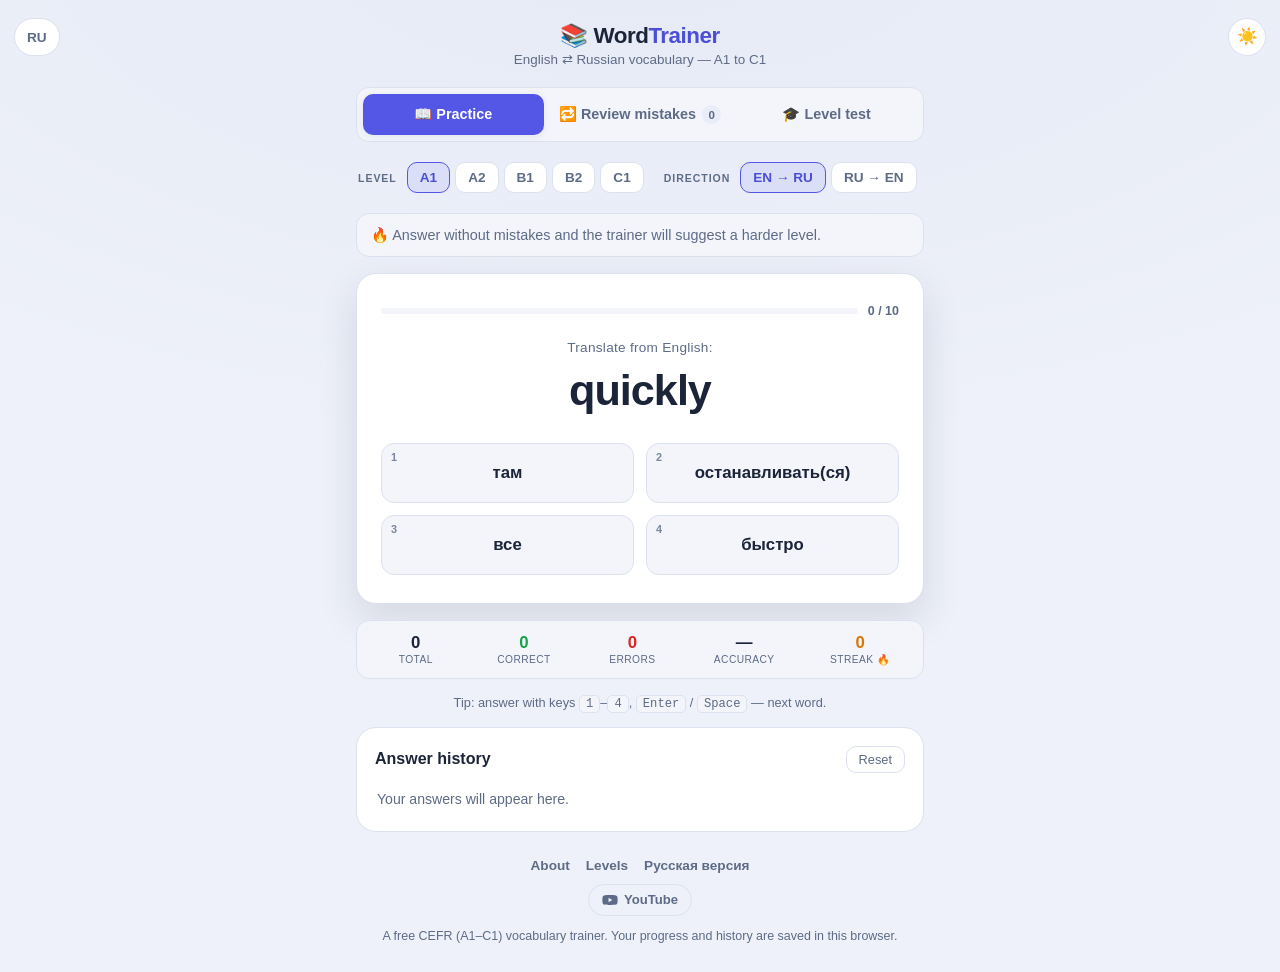
==== index.html @ 87e166eb "push" ====
<!DOCTYPE html>
<html lang="ru">
<head>
  <meta charset="UTF-8" />
  <meta name="viewport" content="width=device-width, initial-scale=1.0" />
  <title>WordTrainer — тренажёр слов / vocabulary trainer (A1–C1)</title>
  <meta name="description" content="Бесплатный тренажёр английских слов A1–C1. Free English ⇄ Russian vocabulary trainer." />
  <link rel="canonical" href="https://example.com/" />
  <link rel="alternate" hreflang="ru" href="https://example.com/ru/" />
  <link rel="alternate" hreflang="en" href="https://example.com/en/" />
  <link rel="alternate" hreflang="x-default" href="https://example.com/ru/" />
  <link rel="icon" href="data:image/svg+xml,<svg xmlns='http://www.w3.org/2000/svg' viewBox='0 0 100 100'><text y='.9em' font-size='90'>📚</text></svg>" />
  <script>
    (function () {
      try {
        var l = (navigator.language || "ru").toLowerCase();
        location.replace(l.indexOf("en") === 0 ? "en/" : "ru/");
      } catch (e) { location.replace("ru/"); }
    })();
  </script>
  <style>
    body { font-family: -apple-system, BlinkMacSystemFont, "Segoe UI", Roboto, Arial, sans-serif;
      background: #0f172a; color: #f1f5f9; min-height: 100vh; margin: 0;
      display: flex; flex-direction: column; align-items: center; justify-content: center; gap: 14px; text-align: center; padding: 20px; }
    a { color: #818cf8; font-size: 1.2rem; font-weight: 600; text-decoration: none; padding: 10px 18px;
      border: 1px solid #334155; border-radius: 12px; }
    a:hover { border-color: #6366f1; }
    .row { display: flex; gap: 12px; }
    h1 { font-size: 1.5rem; }
  </style>
</head>
<body>
  <h1>📚 WordTrainer</h1>
  <p>Выберите язык / Choose your language</p>
  <div class="row">
    <a href="ru/">Русский</a>
    <a href="en/">English</a>
  </div>
</body>
</html>
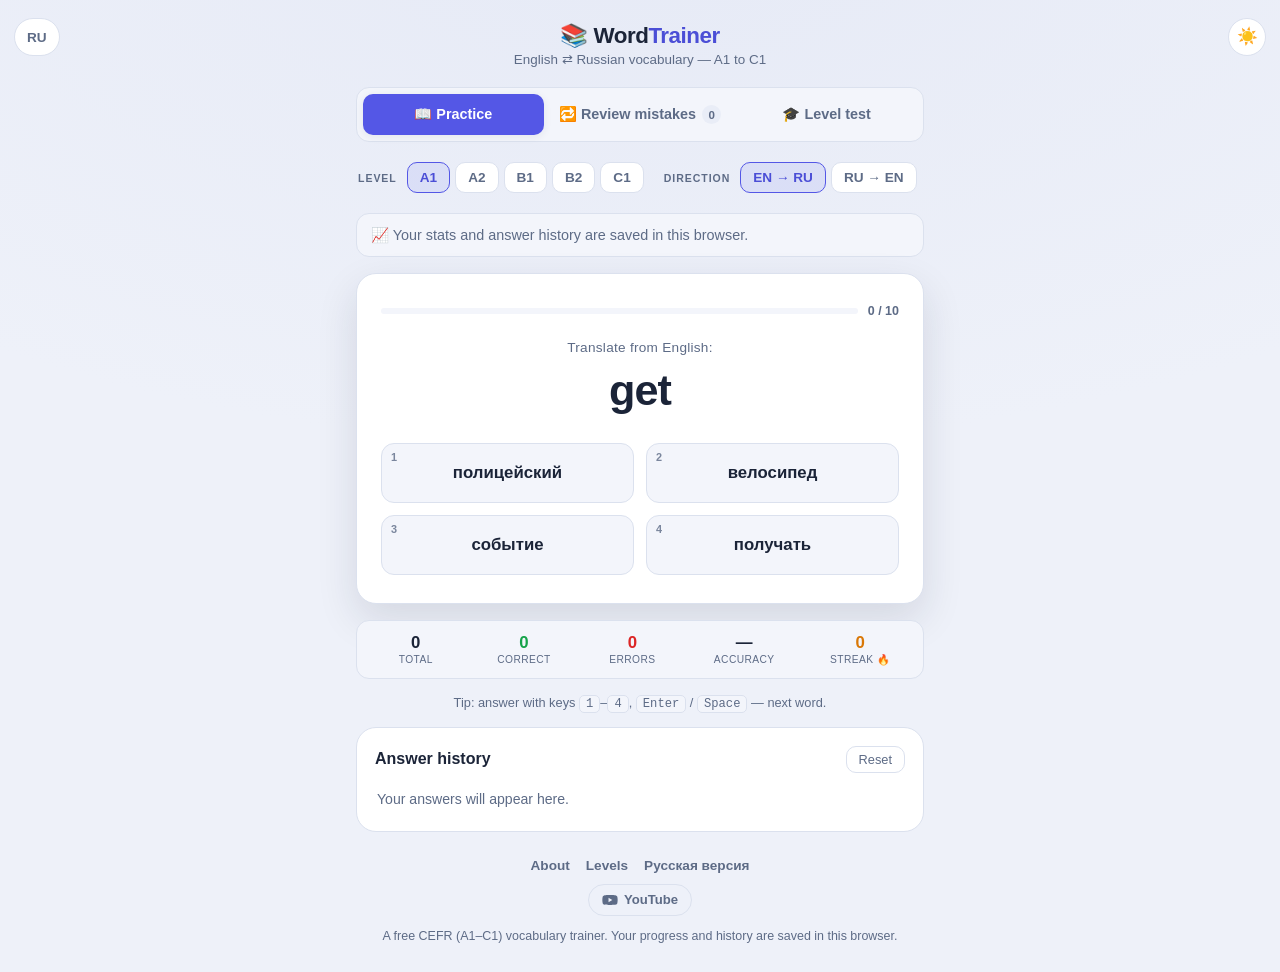
==== commit 63ffedf1: "change link" ====
--- a/index.html
+++ b/index.html
@@ -5,10 +5,10 @@
   <meta name="viewport" content="width=device-width, initial-scale=1.0" />
   <title>WordTrainer — тренажёр слов / vocabulary trainer (A1–C1)</title>
   <meta name="description" content="Бесплатный тренажёр английских слов A1–C1. Free English ⇄ Russian vocabulary trainer." />
-  <link rel="canonical" href="https://example.com/" />
-  <link rel="alternate" hreflang="ru" href="https://example.com/ru/" />
-  <link rel="alternate" hreflang="en" href="https://example.com/en/" />
-  <link rel="alternate" hreflang="x-default" href="https://example.com/ru/" />
+  <link rel="canonical" href="https://english-trenazher.ru/" />
+  <link rel="alternate" hreflang="ru" href="https://english-trenazher.ru/ru/" />
+  <link rel="alternate" hreflang="en" href="https://english-trenazher.ru/en/" />
+  <link rel="alternate" hreflang="x-default" href="https://english-trenazher.ru/ru/" />
   <link rel="icon" href="data:image/svg+xml,<svg xmlns='http://www.w3.org/2000/svg' viewBox='0 0 100 100'><text y='.9em' font-size='90'>📚</text></svg>" />
   <script>
     (function () {
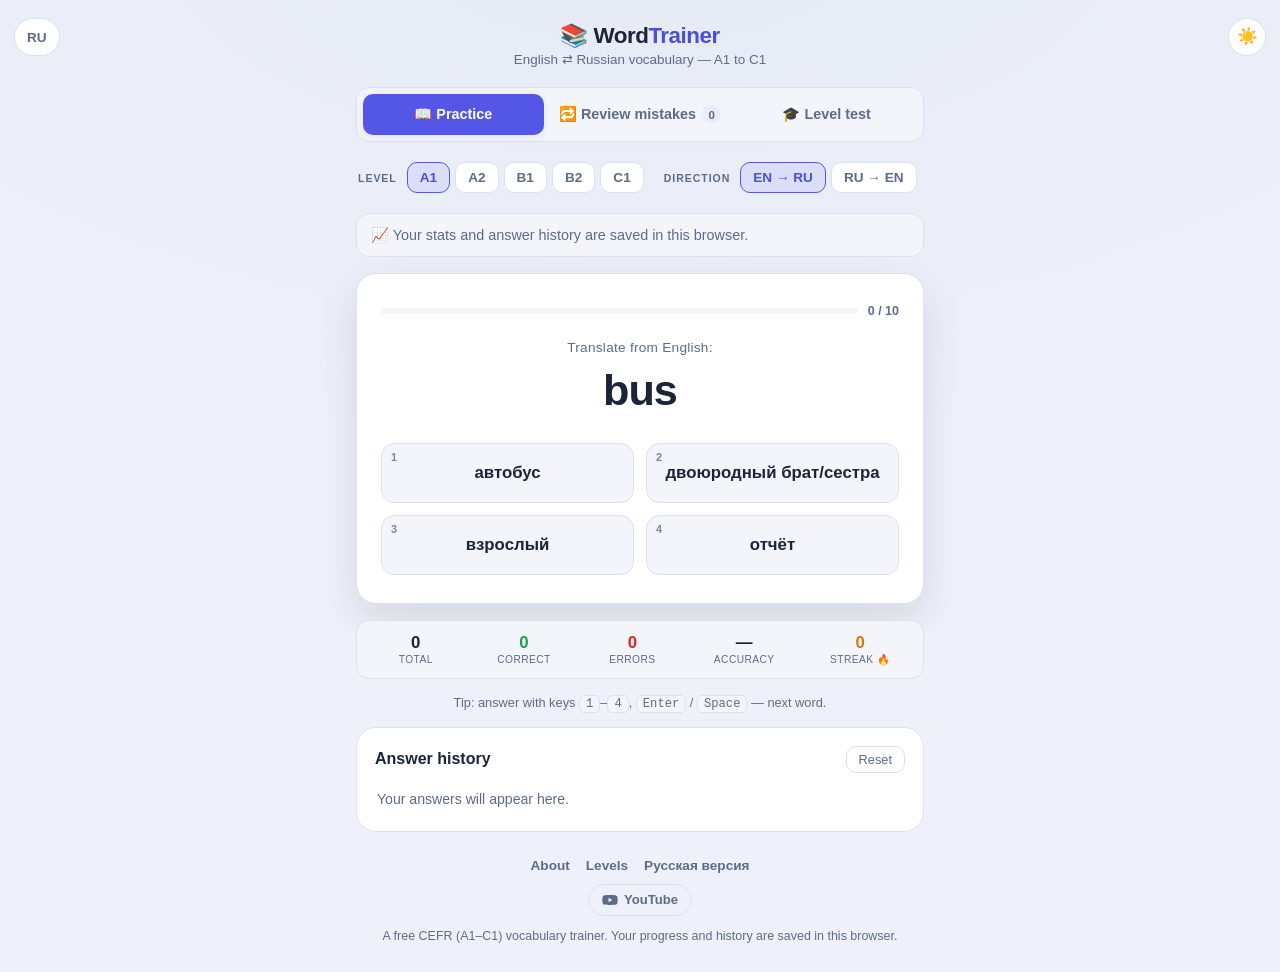
==== commit 9439f7d9: "Change logo title" ====
--- a/index.html
+++ b/index.html
@@ -3,7 +3,7 @@
 <head>
   <meta charset="UTF-8" />
   <meta name="viewport" content="width=device-width, initial-scale=1.0" />
-  <title>WordTrainer — тренажёр слов / vocabulary trainer (A1–C1)</title>
+  <title>EnglishTrainer — тренажёр слов / vocabulary trainer (A1–C1)</title>
   <meta name="description" content="Бесплатный тренажёр английских слов A1–C1. Free English ⇄ Russian vocabulary trainer." />
   <link rel="canonical" href="https://english-trenazher.ru/" />
   <link rel="alternate" hreflang="ru" href="https://english-trenazher.ru/ru/" />
@@ -30,7 +30,7 @@
   </style>
 </head>
 <body>
-  <h1>📚 WordTrainer</h1>
+  <h1>📚 EnglishTrainer</h1>
   <p>Выберите язык / Choose your language</p>
   <div class="row">
     <a href="ru/">Русский</a>
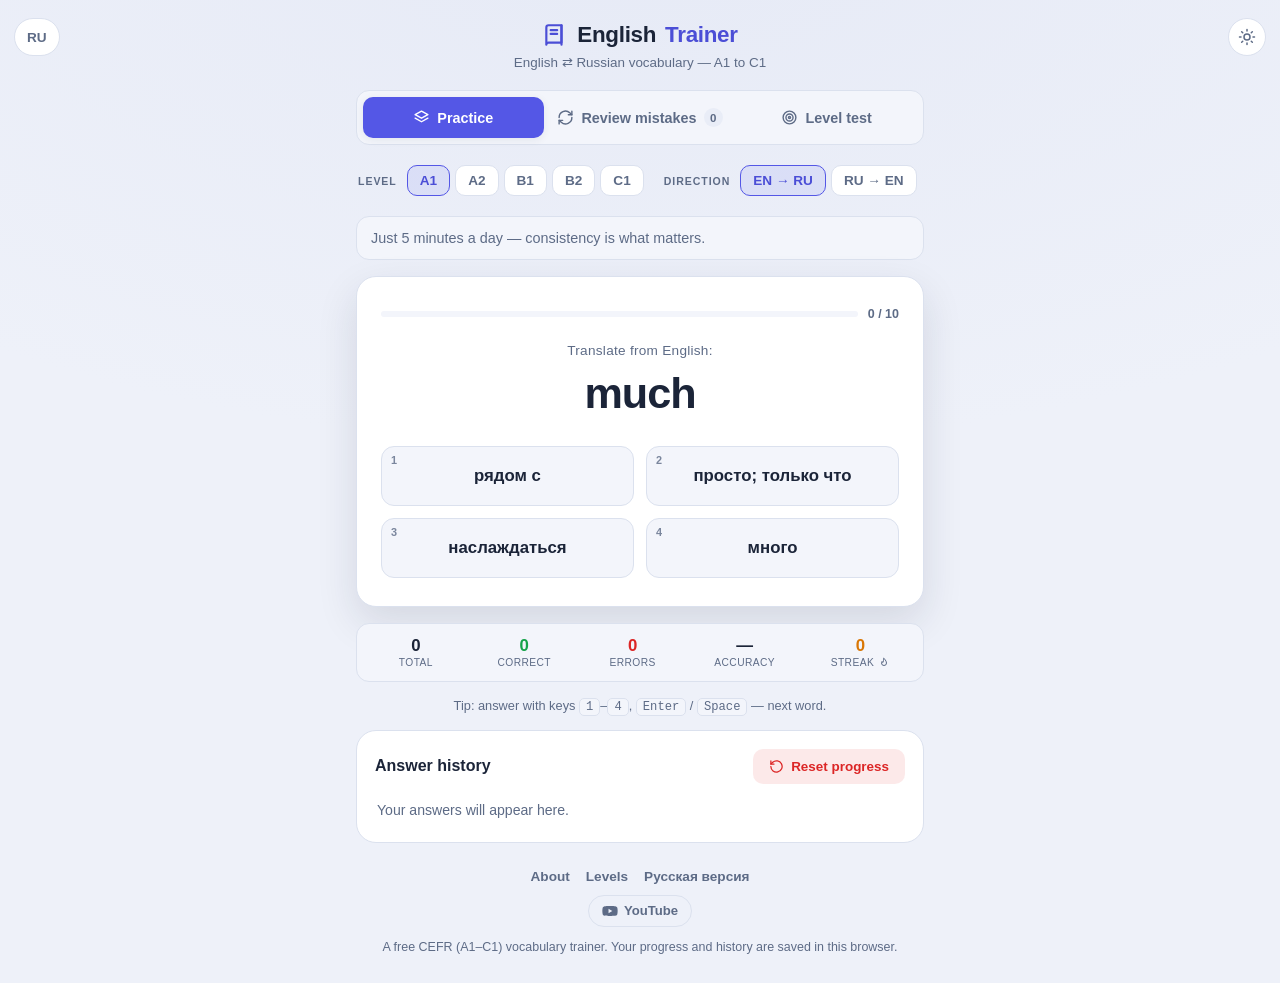
==== commit 2975dded: "fix text and add svg icon + change button" ====
--- a/index.html
+++ b/index.html
@@ -9,7 +9,7 @@
   <link rel="alternate" hreflang="ru" href="https://english-trenazher.ru/ru/" />
   <link rel="alternate" hreflang="en" href="https://english-trenazher.ru/en/" />
   <link rel="alternate" hreflang="x-default" href="https://english-trenazher.ru/ru/" />
-  <link rel="icon" href="data:image/svg+xml,<svg xmlns='http://www.w3.org/2000/svg' viewBox='0 0 100 100'><text y='.9em' font-size='90'>📚</text></svg>" />
+  <link rel="icon" href="data:image/svg+xml,<svg xmlns='http://www.w3.org/2000/svg' viewBox='0 0 32 32'><rect width='32' height='32' rx='7' fill='%236366f1'/><g fill='none' stroke='white' stroke-width='2.2' stroke-linecap='round' stroke-linejoin='round'><path d='M9 8h8a1.5 1.5 0 0 1 1.5 1.5V24H10.5A1.5 1.5 0 0 0 9 25.5z'/><path d='M18.5 9.5V24'/></g></svg>" />
   <script>
     (function () {
       try {
@@ -30,7 +30,7 @@
   </style>
 </head>
 <body>
-  <h1>📚 EnglishTrainer</h1>
+  <h1><svg viewBox="0 0 24 24" width="26" height="26" fill="none" stroke="#818cf8" stroke-width="2" stroke-linecap="round" stroke-linejoin="round" style="vertical-align:-4px"><path d="M4 5a2 2 0 0 1 2-2h12v16H6a2 2 0 0 0-2 2z"/><path d="M18 3v18"/><path d="M8 7.5h6M8 11h6"/></svg> EnglishTrainer</h1>
   <p>Выберите язык / Choose your language</p>
   <div class="row">
     <a href="ru/">Русский</a>
